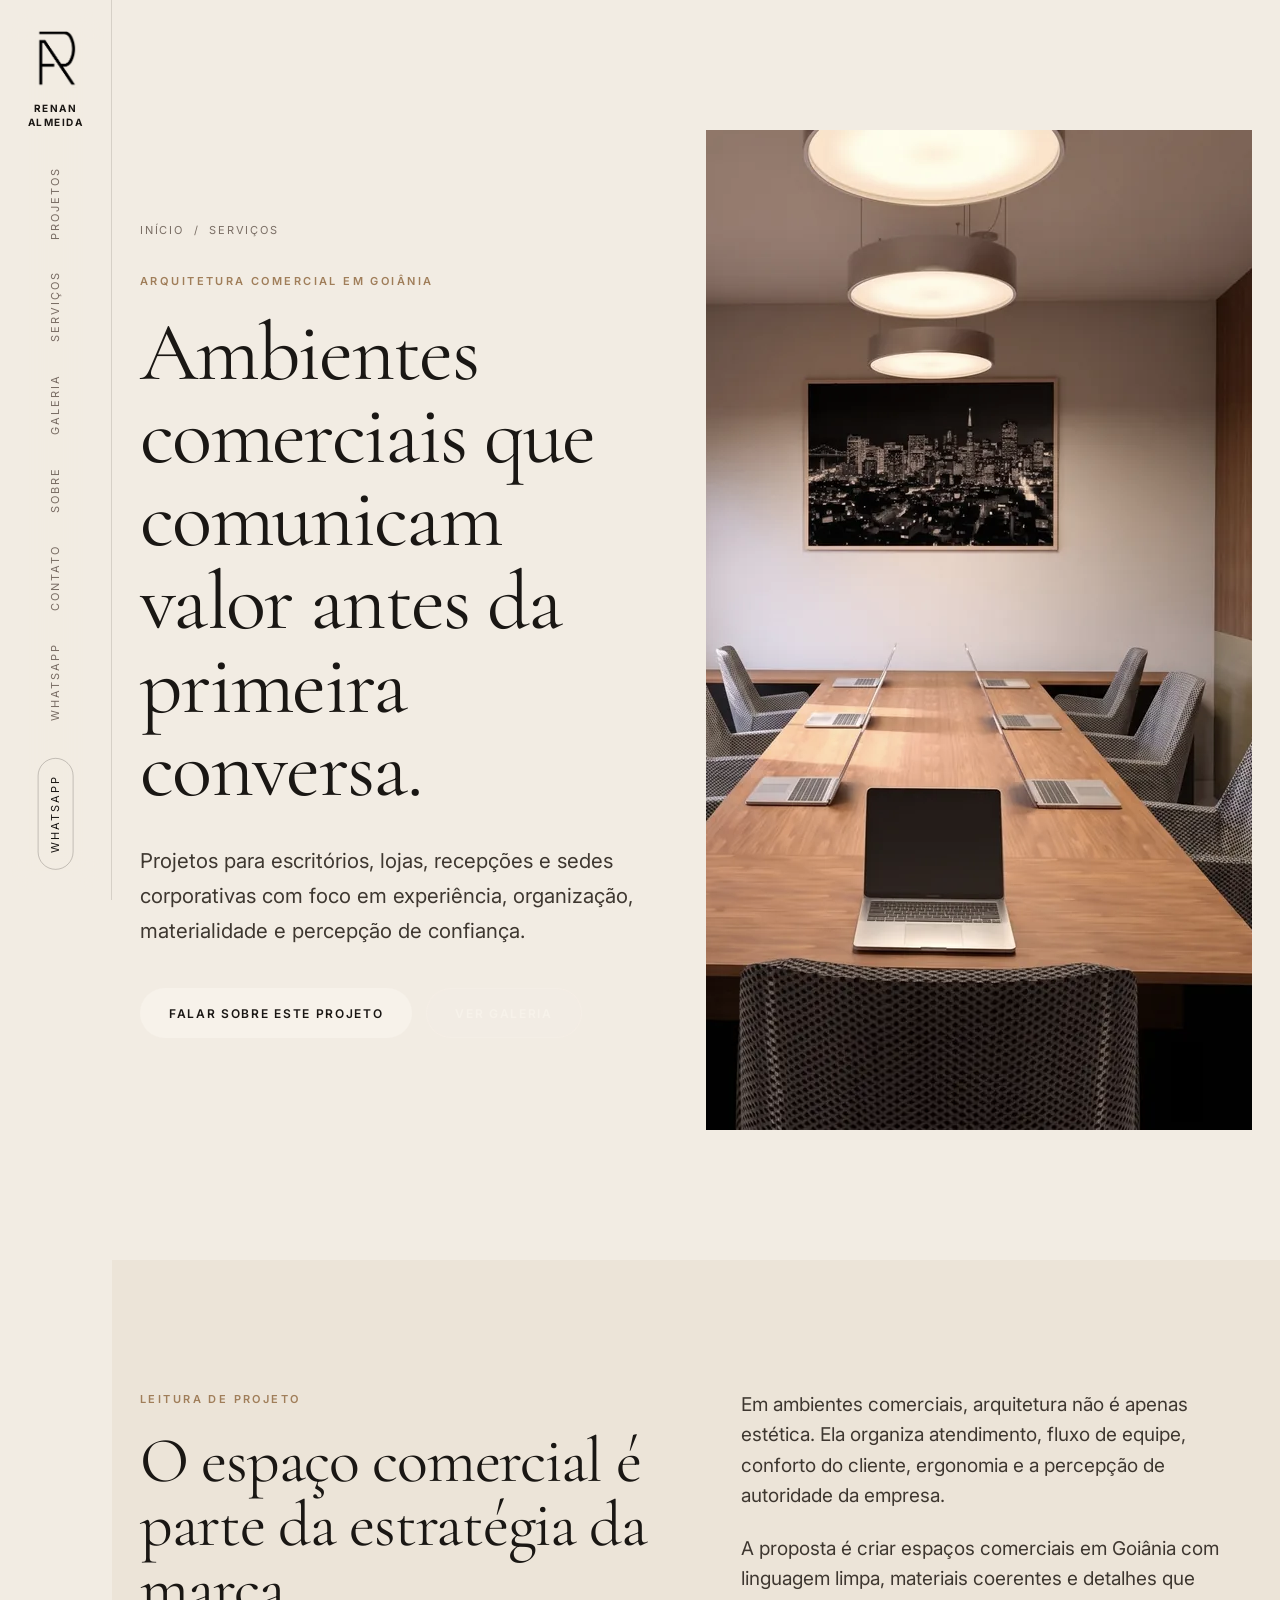
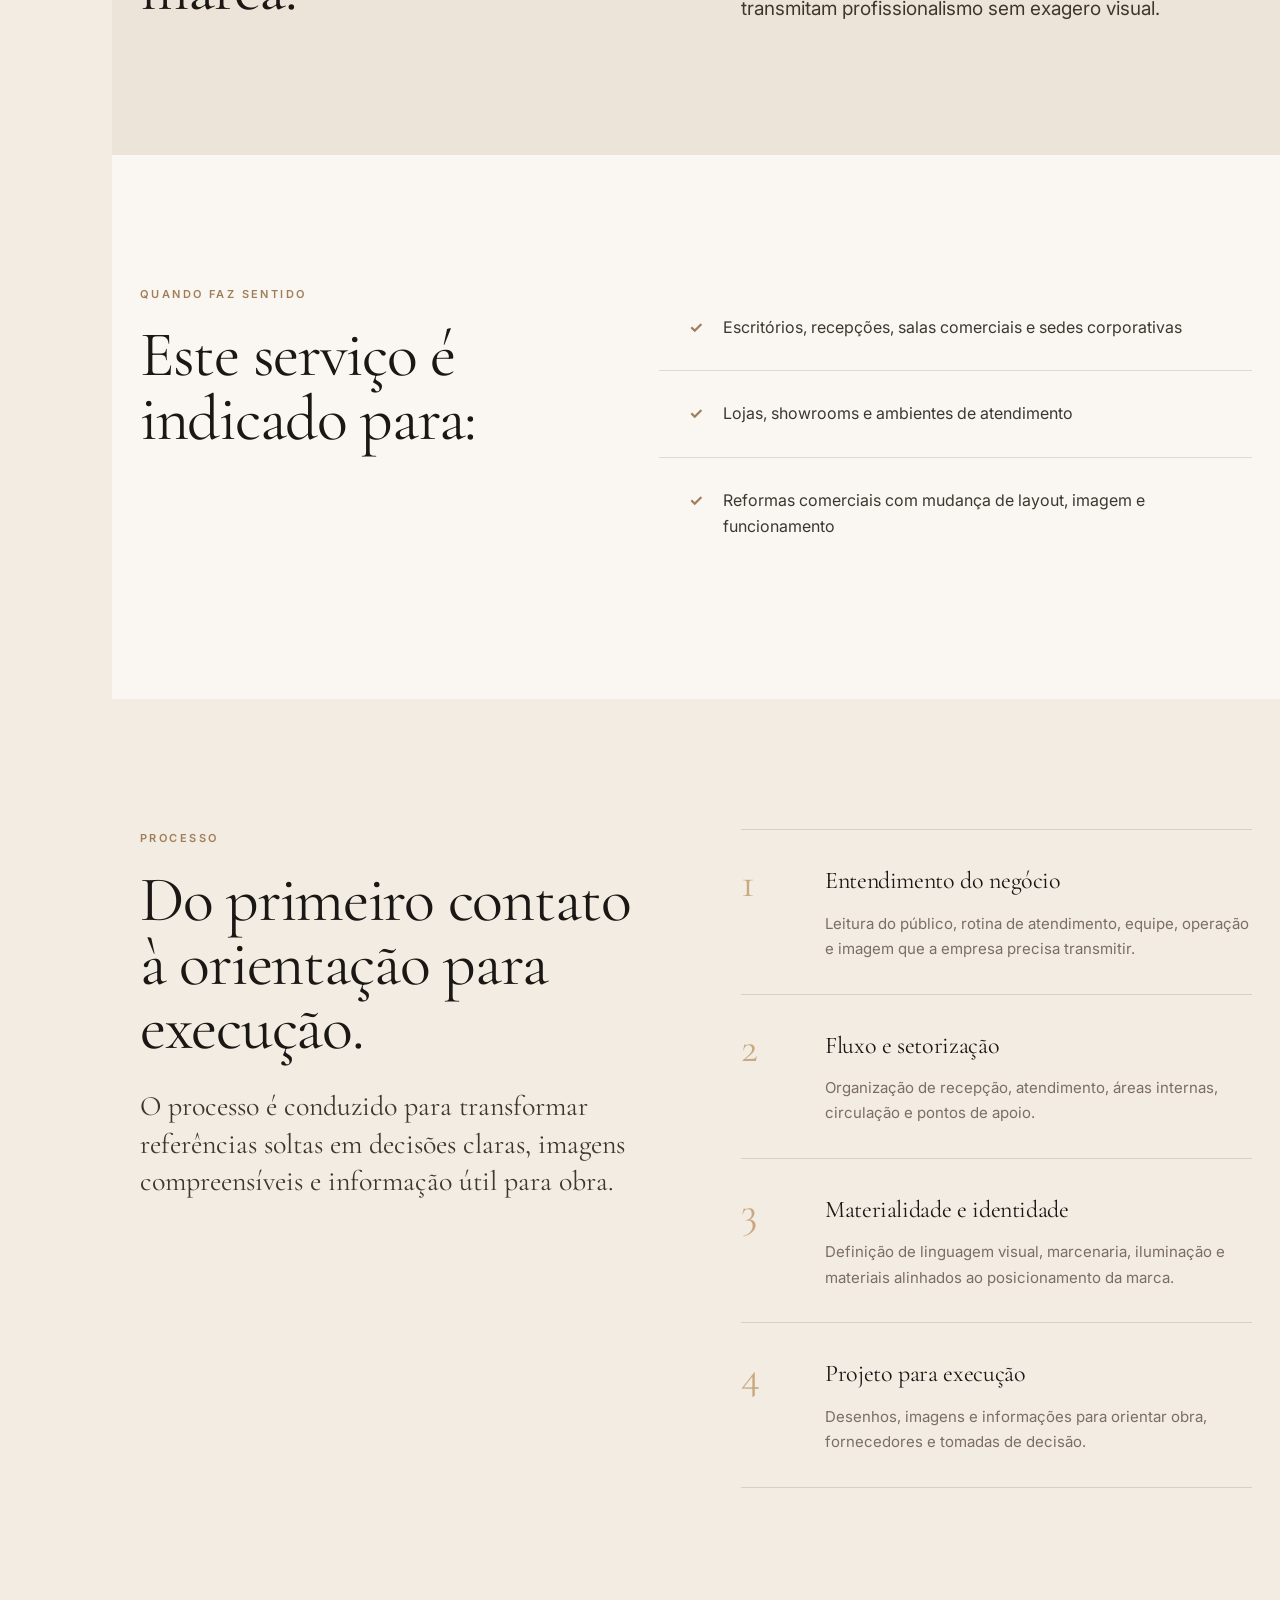
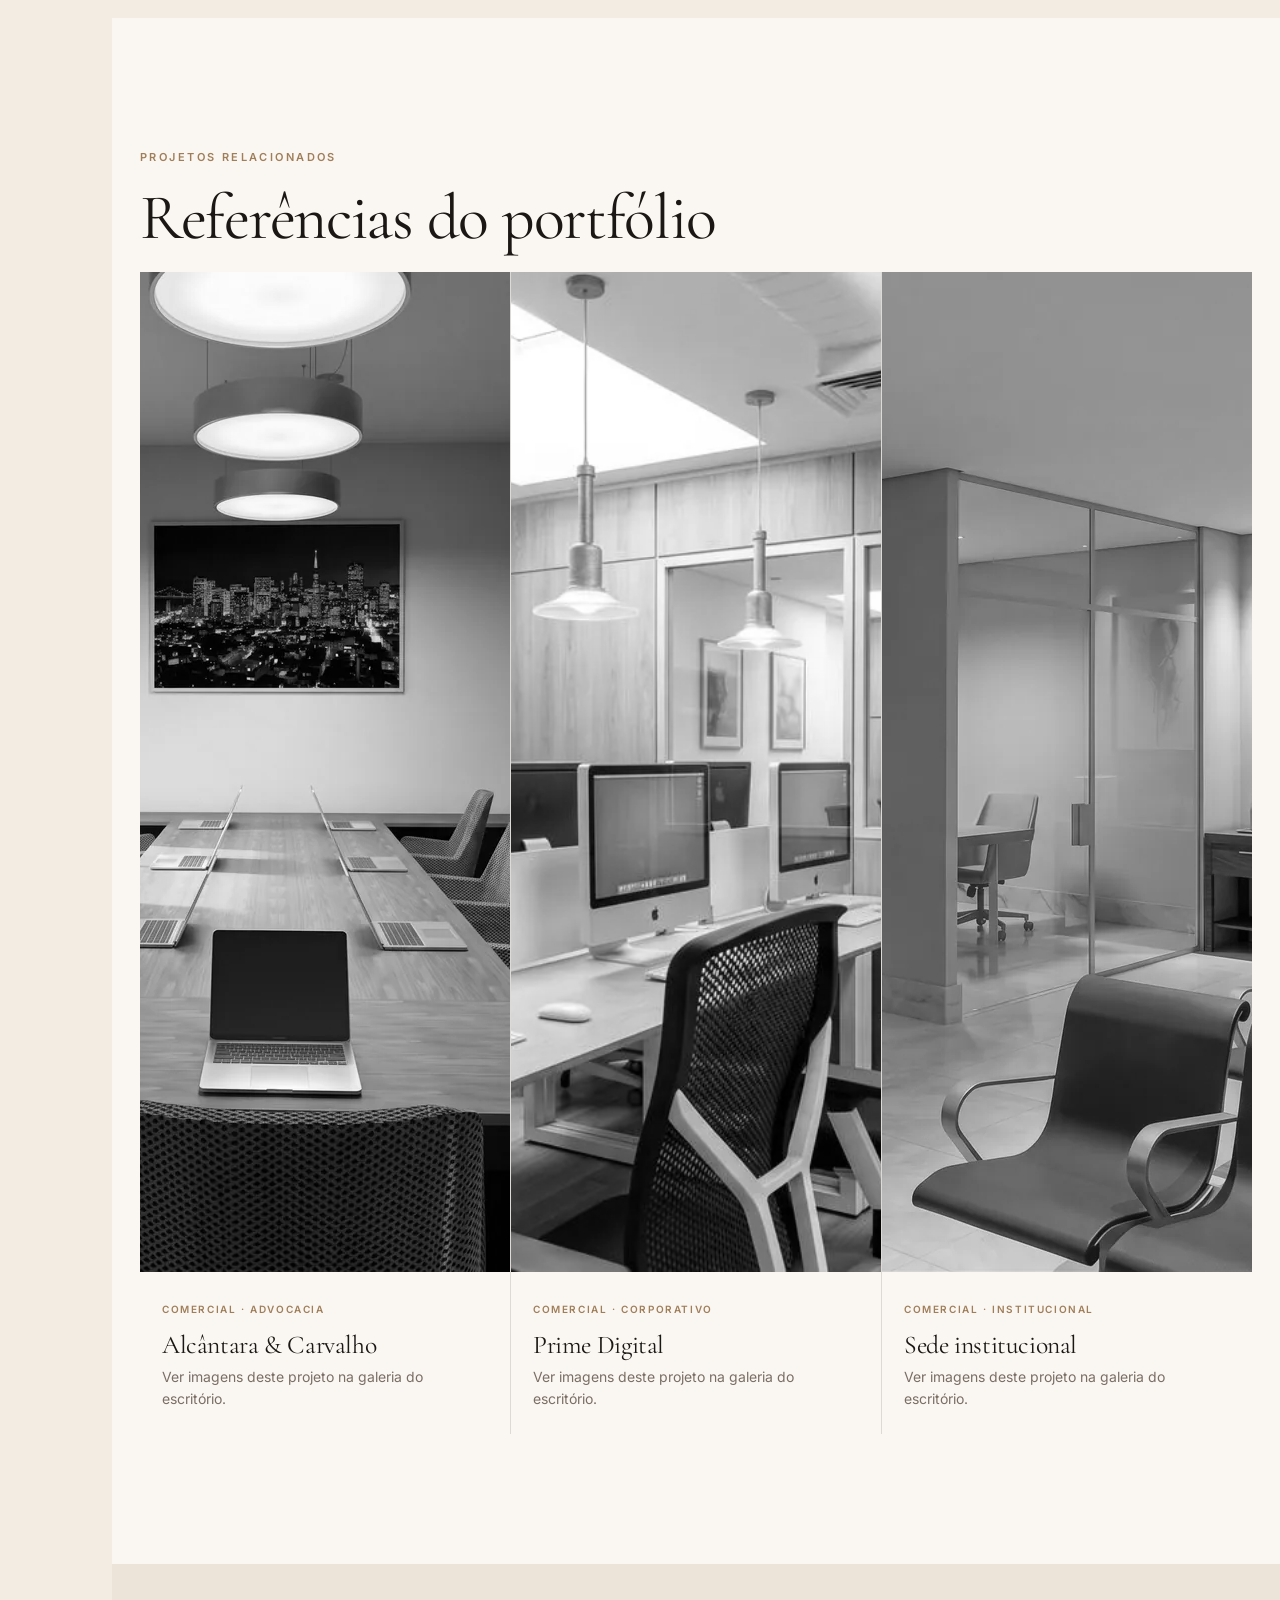
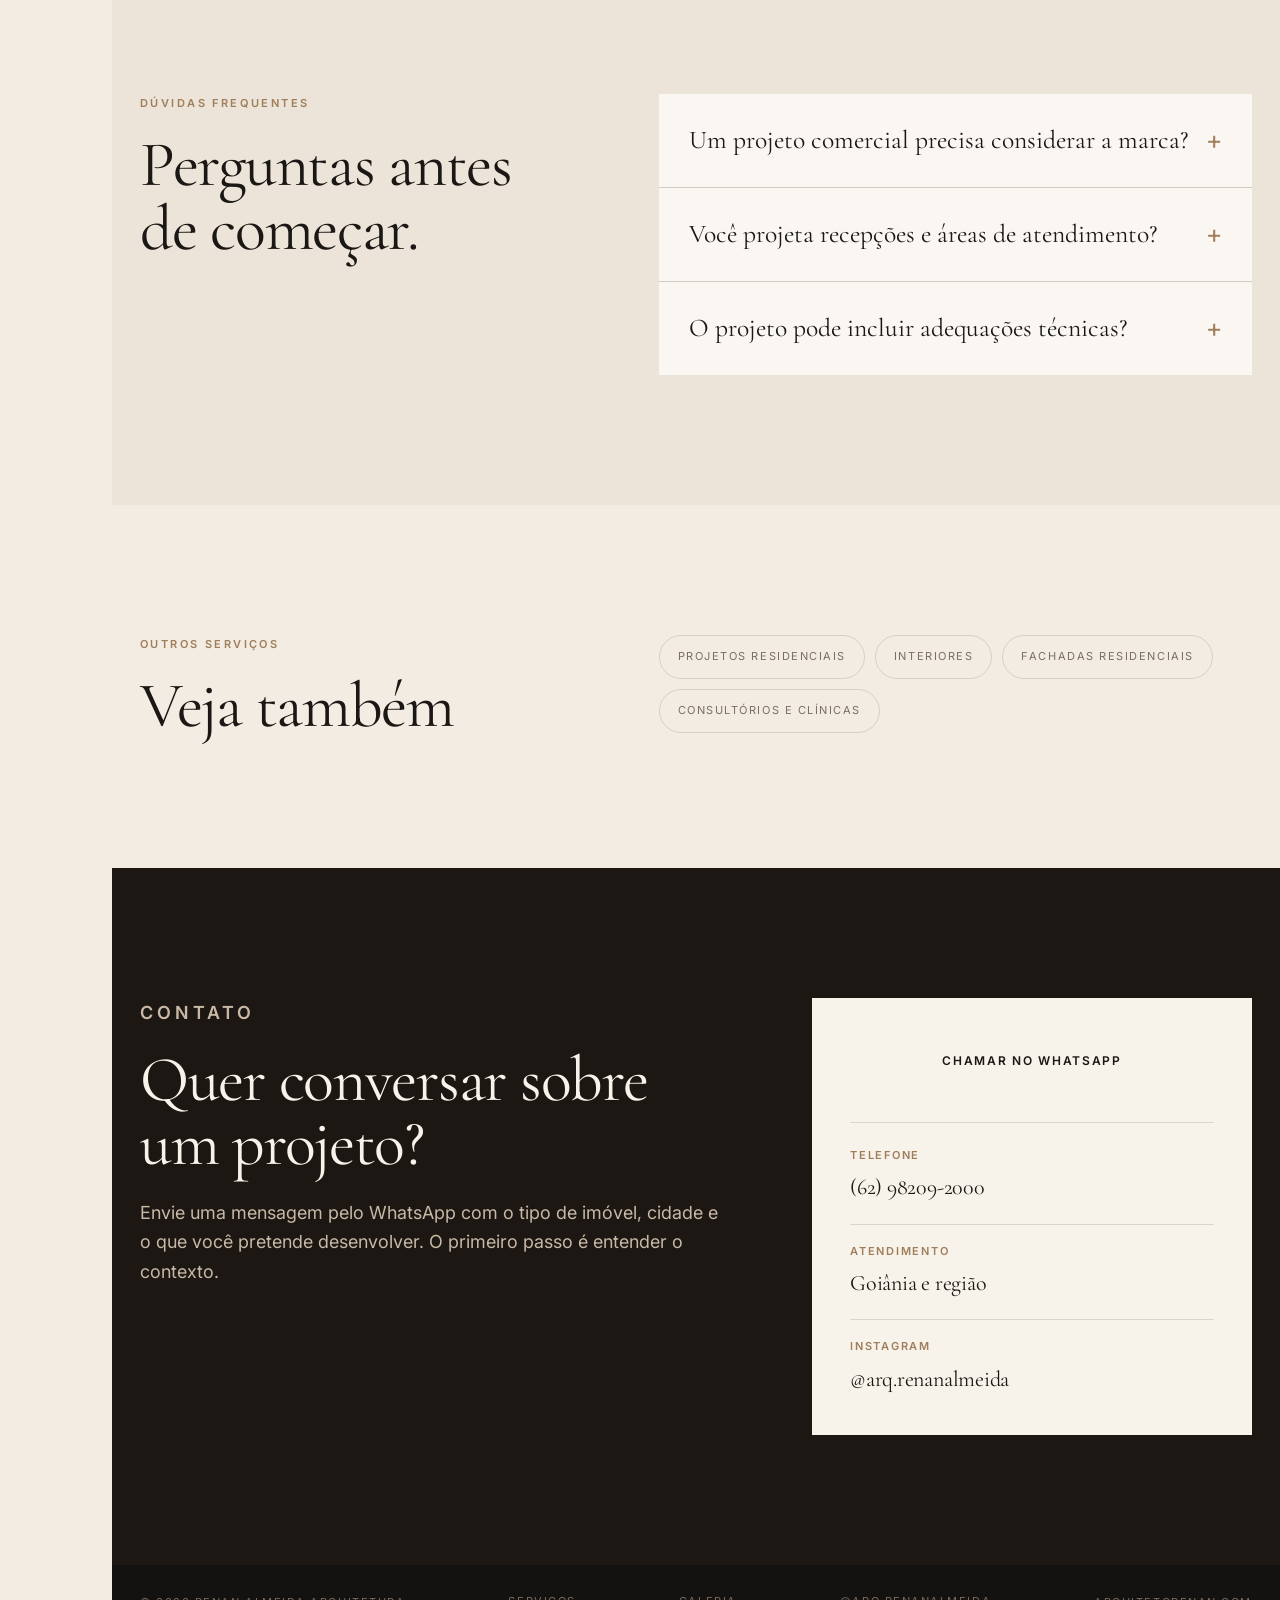
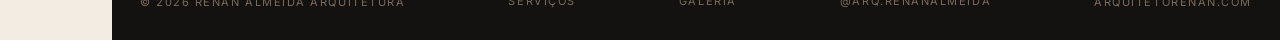
==== arquitetura-comercial-goiania.html @ 720d9c21 "Adicionar páginas de SEO dos serviços" ====
<!doctype html>
<html lang="pt-BR">
<head>
  <meta charset="utf-8">
  <meta name="viewport" content="width=device-width, initial-scale=1">
  <title>Arquitetura Comercial em Goiânia | Renan Almeida Arquitetura</title>
  <meta name="description" content="Arquitetura comercial em Goiânia para escritórios, lojas, recepções e sedes corporativas que comunicam confiança, ordem e profissionalismo.">
  <meta name="theme-color" content="#f2ece3">
  <link rel="canonical" href="https://arquitetorenan.com/arquitetura-comercial-goiania.html">
  <meta name="robots" content="index, follow">
  <meta name="author" content="Renan Almeida Arquitetura">
  <meta name="geo.region" content="BR-GO">
  <meta name="geo.placename" content="Goiânia">
  <meta property="og:locale" content="pt_BR">
  <meta property="og:site_name" content="Renan Almeida Arquitetura">
  <meta property="og:title" content="Arquitetura Comercial em Goiânia | Renan Almeida Arquitetura">
  <meta property="og:description" content="Arquitetura comercial em Goiânia para escritórios, lojas, recepções e sedes corporativas.">
  <meta property="og:type" content="website">
  <meta property="og:url" content="https://arquitetorenan.com/arquitetura-comercial-goiania.html">
  <meta property="og:image" content="https://arquitetorenan.com/assets/og-image.jpg">
  <meta property="og:image:alt" content="Renan Almeida Arquitetura — Arquitetura comercial em Goiânia">
  <meta name="twitter:card" content="summary_large_image">
  <meta name="twitter:title" content="Arquitetura Comercial em Goiânia | Renan Almeida Arquitetura">
  <meta name="twitter:description" content="Arquitetura comercial em Goiânia para escritórios, lojas, recepções e sedes corporativas.">
  <meta name="twitter:image" content="https://arquitetorenan.com/assets/og-image.jpg">
  <link rel="icon" type="image/png" href="assets/favicon.png">
  <link rel="preconnect" href="https://fonts.googleapis.com">
  <link rel="preconnect" href="https://fonts.gstatic.com" crossorigin>
  <link href="https://fonts.googleapis.com/css2?family=Cormorant+Garamond:ital,wght@0,300;0,400;0,500;1,300;1,400&family=Inter:wght@400;500;600;700&display=swap" rel="stylesheet">
  <link rel="stylesheet" href="styles.css">
  <script type="application/ld+json">
  {
    "@context": "https://schema.org",
    "@graph": [
      {
        "@type": "ProfessionalService",
        "@id": "https://arquitetorenan.com/#escritorio",
        "name": "Renan Almeida Arquitetura",
        "url": "https://arquitetorenan.com/",
        "logo": "https://arquitetorenan.com/assets/logo-mark.png",
        "image": "https://arquitetorenan.com/assets/og-image.jpg",
        "telephone": "+55-62-98209-2000",
        "address": {
          "@type": "PostalAddress",
          "addressLocality": "Goiânia",
          "addressRegion": "GO",
          "addressCountry": "BR"
        },
        "areaServed": ["Goiânia", "Goiás"],
        "sameAs": ["https://www.instagram.com/arq.renanalmeida/"]
      },
      {
        "@type": "Service",
        "name": "Arquitetura comercial e corporativa",
        "serviceType": "Arquitetura comercial e corporativa",
        "provider": {"@id": "https://arquitetorenan.com/#escritorio"},
        "areaServed": {"@type": "City", "name": "Goiânia"},
        "description": "Arquitetura comercial em Goiânia para escritórios, lojas, recepções e sedes corporativas que comunicam confiança, ordem e profissionalismo."
      },
      {
        "@type": "WebPage",
        "@id": "https://arquitetorenan.com/arquitetura-comercial-goiania.html#webpage",
        "url": "https://arquitetorenan.com/arquitetura-comercial-goiania.html",
        "name": "Arquitetura Comercial em Goiânia | Renan Almeida Arquitetura",
        "description": "Arquitetura comercial em Goiânia para escritórios, lojas, recepções e sedes corporativas que comunicam confiança, ordem e profissionalismo.",
        "isPartOf": {"@id": "https://arquitetorenan.com/#website"},
        "inLanguage": "pt-BR"
      },
      {
        "@type": "BreadcrumbList",
        "itemListElement": [
          {"@type": "ListItem", "position": 1, "name": "Início", "item": "https://arquitetorenan.com/"},
          {"@type": "ListItem", "position": 2, "name": "Arquitetura comercial em Goiânia", "item": "https://arquitetorenan.com/arquitetura-comercial-goiania.html"}
        ]
      }
    ]
  }
  </script>
</head>
<body class="service-page">
  <a class="skip-link" href="#conteudo">Pular para o conteúdo</a>

  <aside class="side-rail" aria-label="Menu principal">
    <a class="rail-brand" href="index.html" aria-label="Renan Almeida Arquitetura">
      <img src="assets/logo-mark.png" alt="" aria-hidden="true">
      <span>Renan<br>Almeida</span>
    </a>
    <nav class="rail-nav">
      <a href="index.html#projetos">Projetos</a>
      <a href="index.html#servicos">Serviços</a>
      <a href="galeria.html">Galeria</a>
      <a href="index.html#sobre">Sobre</a>
      <a href="index.html#contato">Contato</a>
      <a class="mobile-menu-whatsapp" href="https://wa.me/5562982092000?text=Ol%C3%A1%2C%20Renan.%20Vim%20pelo%20site%20e%20gostaria%20de%20falar%20sobre%20um%20projeto." target="_blank" rel="noopener">WhatsApp</a>
    </nav>
    <a class="rail-cta" href="https://wa.me/5562982092000?text=Ol%C3%A1%2C%20Renan.%20Vim%20pelo%20site%20e%20gostaria%20de%20falar%20sobre%20um%20projeto." target="_blank" rel="noopener">WhatsApp</a>
  </aside>

  <header class="mobile-header">
    <a class="mobile-brand" href="index.html">
      <img src="assets/logo-mark.png" alt="">
      <span>Renan Almeida</span>
    </a>
    <button class="menu-toggle" type="button" aria-expanded="false" aria-controls="mobile-menu">Menu</button>
    <nav id="mobile-menu" class="mobile-menu" hidden>
      <a href="index.html#projetos">Projetos</a>
      <a href="index.html#servicos">Serviços</a>
      <a href="galeria.html">Galeria</a>
      <a href="index.html#sobre">Sobre</a>
      <a href="index.html#contato">Contato</a>
      <a class="mobile-menu-whatsapp" href="https://wa.me/5562982092000?text=Ol%C3%A1%2C%20Renan.%20Vim%20pelo%20site%20e%20gostaria%20de%20falar%20sobre%20um%20projeto." target="_blank" rel="noopener">WhatsApp</a>
    </nav>
  </header>
  <main id="conteudo">
    <section class="service-hero section-pad">
      <div class="container service-hero-grid">
        <div class="service-hero-copy reveal">
          <nav class="breadcrumbs" aria-label="Breadcrumb"><a href="index.html">Início</a><span>/</span><a href="index.html#servicos">Serviços</a></nav>
          <p class="eyebrow">Arquitetura comercial em Goiânia</p>
          <h1>Ambientes comerciais que comunicam valor antes da primeira conversa.</h1>
          <p class="service-lead">Projetos para escritórios, lojas, recepções e sedes corporativas com foco em experiência, organização, materialidade e percepção de confiança.</p>
          <div class="hero-actions">
            <a class="btn btn-primary" href="https://wa.me/5562982092000?text=Ol%C3%A1%2C%20Renan.%20Vim%20pelo%20site%20e%20gostaria%20de%20falar%20sobre%20um%20projeto." target="_blank" rel="noopener">Falar sobre este projeto</a>
            <a class="btn btn-secondary" href="galeria.html">Ver galeria</a>
          </div>
        </div>
        <figure class="service-hero-image reveal reveal-delay-1">
          <img src="assets/img/alcantara-carvalho.webp" alt="Escritório comercial com recepção e marcenaria em projeto de arquitetura comercial" width="1600" height="1000" loading="eager">
        </figure>
      </div>
    </section>

    <section class="service-intro section-pad soft-bg">
      <div class="container two-cols align-start">
        <div class="reveal">
          <p class="eyebrow">Leitura de projeto</p>
          <h2>O espaço comercial é parte da estratégia da marca.</h2>
        </div>
        <div class="intro-copy reveal reveal-delay-1">
          <p>Em ambientes comerciais, arquitetura não é apenas estética. Ela organiza atendimento, fluxo de equipe, conforto do cliente, ergonomia e a percepção de autoridade da empresa.</p><p>A proposta é criar espaços comerciais em Goiânia com linguagem limpa, materiais coerentes e detalhes que transmitam profissionalismo sem exagero visual.</p>
        </div>
      </div>
    </section>

    <section class="service-fit section-pad paper-bg">
      <div class="container service-fit-grid">
        <div class="reveal">
          <p class="eyebrow">Quando faz sentido</p>
          <h2>Este serviço é indicado para:</h2>
        </div>
        <ul class="check-list reveal reveal-delay-1">
          <li>Escritórios, recepções, salas comerciais e sedes corporativas</li>
<li>Lojas, showrooms e ambientes de atendimento</li>
<li>Reformas comerciais com mudança de layout, imagem e funcionamento</li>
        </ul>
      </div>
    </section>

    <section class="section-pad">
      <div class="container two-cols align-start">
        <div class="reveal">
          <p class="eyebrow">Processo</p>
          <h2>Do primeiro contato à orientação para execução.</h2>
          <p class="lead" style="margin-top: 28px;">O processo é conduzido para transformar referências soltas em decisões claras, imagens compreensíveis e informação útil para obra.</p>
        </div>
        <ol class="process-list reveal reveal-delay-1">
          
          <li class="process-item">
            <span class="process-num">1</span>
            <div class="process-content">
              <strong>Entendimento do negócio</strong>
              <p>Leitura do público, rotina de atendimento, equipe, operação e imagem que a empresa precisa transmitir.</p>
            </div>
          </li>

          <li class="process-item">
            <span class="process-num">2</span>
            <div class="process-content">
              <strong>Fluxo e setorização</strong>
              <p>Organização de recepção, atendimento, áreas internas, circulação e pontos de apoio.</p>
            </div>
          </li>

          <li class="process-item">
            <span class="process-num">3</span>
            <div class="process-content">
              <strong>Materialidade e identidade</strong>
              <p>Definição de linguagem visual, marcenaria, iluminação e materiais alinhados ao posicionamento da marca.</p>
            </div>
          </li>

          <li class="process-item">
            <span class="process-num">4</span>
            <div class="process-content">
              <strong>Projeto para execução</strong>
              <p>Desenhos, imagens e informações para orientar obra, fornecedores e tomadas de decisão.</p>
            </div>
          </li>
        </ol>
      </div>
    </section>

    <section class="portfolio-grid section-pad paper-bg">
      <div class="container">
        <div class="section-head compact reveal">
          <p class="eyebrow">Projetos relacionados</p>
          <h2>Referências do portfólio</h2>
        </div>
        <div class="grid-cards">
          
          <article class="project-card reveal">
            <a href="galeria.html#alcantara-carvalho" aria-label="Ver projeto Alcântara &amp; Carvalho na galeria">
              <figure><img src="assets/img/alcantara-carvalho.webp" alt="Alcântara &amp; Carvalho" loading="lazy" width="1600" height="1000"></figure>
              <div class="card-info">
                <span class="card-tag">Comercial · advocacia</span>
                <h3>Alcântara &amp; Carvalho</h3>
                <p>Ver imagens deste projeto na galeria do escritório.</p>
              </div>
            </a>
          </article>

          <article class="project-card reveal">
            <a href="galeria.html#prime-digital" aria-label="Ver projeto Prime Digital na galeria">
              <figure><img src="assets/img/prime-digital.webp" alt="Prime Digital" loading="lazy" width="1600" height="1000"></figure>
              <div class="card-info">
                <span class="card-tag">Comercial · corporativo</span>
                <h3>Prime Digital</h3>
                <p>Ver imagens deste projeto na galeria do escritório.</p>
              </div>
            </a>
          </article>

          <article class="project-card reveal">
            <a href="galeria.html#sede-institucional" aria-label="Ver projeto Sede institucional na galeria">
              <figure><img src="assets/img/sede-institucional.webp" alt="Sede institucional" loading="lazy" width="1600" height="1000"></figure>
              <div class="card-info">
                <span class="card-tag">Comercial · institucional</span>
                <h3>Sede institucional</h3>
                <p>Ver imagens deste projeto na galeria do escritório.</p>
              </div>
            </a>
          </article>
        </div>
      </div>
    </section>

    <section class="service-faq section-pad soft-bg">
      <div class="container service-faq-grid">
        <div class="reveal">
          <p class="eyebrow">Dúvidas frequentes</p>
          <h2>Perguntas antes de começar.</h2>
        </div>
        <div class="faq-list">
          
          <details class="faq-item reveal">
            <summary>Um projeto comercial precisa considerar a marca?</summary>
            <p>Sim. A arquitetura deve dialogar com o posicionamento do negócio, mas sem transformar o espaço em cenário artificial.</p>
          </details>

          <details class="faq-item reveal">
            <summary>Você projeta recepções e áreas de atendimento?</summary>
            <p>Sim. Recepção, salas de atendimento, áreas de equipe e espaços de apoio podem ser desenvolvidos dentro do mesmo raciocínio de projeto.</p>
          </details>

          <details class="faq-item reveal">
            <summary>O projeto pode incluir adequações técnicas?</summary>
            <p>Sim. Dependendo do caso, o escopo pode considerar aprovações, normas, acessibilidade, fluxos e demandas específicas do imóvel.</p>
          </details>
        </div>
      </div>
    </section>

    <section class="service-related section-pad">
      <div class="container related-grid">
        <div>
          <p class="eyebrow">Outros serviços</p>
          <h2>Veja também</h2>
        </div>
        <div class="related-links"><a href="projetos-residenciais-goiania.html">Projetos residenciais</a><a href="interiores-goiania.html">Interiores</a><a href="fachadas-residenciais-goiania.html">Fachadas residenciais</a><a href="consultorios-clinicas-goiania.html">Consultórios e clínicas</a></div>
      </div>
    </section>

    <section class="contact section-pad deep-bg">
      <div class="container contact-grid">
        <div class="reveal">
          <p class="eyebrow">Contato</p>
          <h2>Quer conversar sobre um projeto?</h2>
          <p>Envie uma mensagem pelo WhatsApp com o tipo de imóvel, cidade e o que você pretende desenvolver. O primeiro passo é entender o contexto.</p>
        </div>
        <div class="contact-card reveal reveal-delay-1">
          <a class="btn btn-primary full" href="https://wa.me/5562982092000?text=Ol%C3%A1%2C%20Renan.%20Vim%20pelo%20site%20e%20gostaria%20de%20falar%20sobre%20um%20projeto." target="_blank" rel="noopener">Chamar no WhatsApp</a>
          <div class="contact-info-line"><div class="contact-info-label">Telefone</div><div class="contact-info-val"><a href="tel:+5562982092000">(62) 98209-2000</a></div></div>
          <div class="contact-info-line"><div class="contact-info-label">Atendimento</div><div class="contact-info-val">Goiânia e região</div></div>
          <div class="contact-info-line"><div class="contact-info-label">Instagram</div><div class="contact-info-val"><a href="https://www.instagram.com/arq.renanalmeida/" target="_blank" rel="noopener">@arq.renanalmeida</a></div></div>
        </div>
      </div>
    </section>
  </main>

  <footer class="footer">
    <div class="container footer-inner service-footer-inner">
      <span>© <span id="year"></span> Renan Almeida Arquitetura</span>
      <a href="index.html#servicos">Serviços</a>
      <a href="galeria.html">Galeria</a>
      <a href="https://www.instagram.com/arq.renanalmeida/" target="_blank" rel="noopener">@arq.renanalmeida</a>
      <span>arquitetorenan.com</span>
    </div>
  </footer>
  <script src="script.js" defer></script>
  <a class="mobile-floating-whatsapp" href="https://wa.me/5562982092000?text=Ol%C3%A1%2C%20Renan.%20Vim%20pelo%20site%20e%20gostaria%20de%20falar%20sobre%20um%20projeto." target="_blank" rel="noopener">Falar pelo WhatsApp</a>
</body>
</html>
---- styles.css ----
/* ===== TOKENS ===== */
:root {
  --bg: #f2ece3;
  --bg-warm: #ece4d8;
  --paper: #faf7f2;
  --cream: #f7f2ea;
  --ink: #1a1714;
  --ink-mid: #3e3730;
  --muted: #7a6e65;
  --line: rgba(26,23,20,.13);
  --deep: #1c1712;
  --deep-2: #141210;
  --accent: #a07e5a;
  --accent-light: #c9a882;
  --max: 1220px;
  --rail: 112px;
  --easing: cubic-bezier(0.25,0,0.15,1);
  --transition: 0.4s var(--easing);
}

/* ===== RESET ===== */
*, *::before, *::after { box-sizing: border-box; margin: 0; }
html { scroll-behavior: smooth; }
body {
  background: var(--bg);
  color: var(--ink);
  font-family: 'Cormorant Garamond', Georgia, serif;
  line-height: 1.6;
  text-rendering: optimizeLegibility;
  -webkit-font-smoothing: antialiased;
}
img { max-width: 100%; display: block; }
a { color: inherit; text-decoration: none; }
button { font: inherit; color: inherit; cursor: pointer; background: none; border: none; padding: 0; }

/* ===== SKIP ===== */
.skip-link { position: absolute; left: -999px; top: 8px; background: #fff; padding: 10px 14px; z-index: 200; }
.skip-link:focus { left: 8px; }

/* ===== TYPOGRAPHY ===== */
.eyebrow {
  font-family: 'Inter', ui-sans-serif, system-ui, sans-serif;
  font-size: 11px;
  letter-spacing: .22em;
  text-transform: uppercase;
  color: var(--accent);
  font-weight: 600;
  margin: 0 0 20px;
}
h1, h2, h3 {
  font-family: 'Cormorant Garamond', Georgia, serif;
  font-weight: 400;
  letter-spacing: -.02em;
  line-height: 1;
}
h1 { font-size: clamp(52px, 8vw, 114px); color: var(--cream); }
h2 { font-size: clamp(36px, 5vw, 76px); }
h3 { font-size: clamp(22px, 2.8vw, 34px); }
p {
  font-family: 'Inter', ui-sans-serif, system-ui, sans-serif;
  font-size: 16px;
  color: var(--muted);
  line-height: 1.7;
}
.lead {
  font-family: 'Cormorant Garamond', Georgia, serif;
  font-size: clamp(20px, 2.2vw, 28px);
  color: var(--ink-mid);
  line-height: 1.35;
}

/* ===== LAYOUT ===== */
.container { width: min(var(--max), calc(100% - 56px)); margin-inline: auto; }
.section-pad { padding: 130px 0; }
.soft-bg { background: var(--bg-warm); }
.deep-bg { background: var(--deep); color: var(--cream); }
.paper-bg { background: var(--paper); }

.two-cols {
  display: grid;
  grid-template-columns: 1fr 1fr;
  gap: 90px;
  align-items: center;
}
.align-start { align-items: start; }

/* ===== SIDE RAIL ===== */
.side-rail {
  position: fixed;
  inset: 0 auto 0 0;
  width: var(--rail);
  z-index: 80;
  border-right: 1px solid var(--line);
  background: rgba(242,236,227,.91);
  backdrop-filter: blur(20px) saturate(1.4);
  display: flex;
  flex-direction: column;
  align-items: center;
  justify-content: space-between;
  padding: 30px 16px;
}
.rail-brand {
  display: flex;
  flex-direction: column;
  align-items: center;
  gap: 12px;
  text-align: center;
}
.rail-brand img { width: 44px; height: auto; object-fit: contain; }
.rail-brand span {
  font-family: 'Inter', sans-serif;
  font-size: 10px;
  text-transform: uppercase;
  letter-spacing: .15em;
  font-weight: 700;
  line-height: 1.4;
  color: var(--ink);
}
.rail-nav { display: flex; flex-direction: column; gap: 32px; align-items: center; }
.rail-nav a {
  writing-mode: vertical-rl;
  transform: rotate(180deg);
  font-family: 'Inter', sans-serif;
  font-size: 11px;
  letter-spacing: .18em;
  text-transform: uppercase;
  color: var(--muted);
  transition: color .3s;
  position: relative;
}
.rail-nav a::after {
  content: '';
  position: absolute;
  bottom: -4px;
  left: 50%;
  transform: translateX(-50%) scaleY(0);
  width: 1px;
  height: 0;
  background: var(--accent);
  transition: height .3s, transform .3s;
}
.rail-nav a:hover { color: var(--ink); }
.rail-cta {
  writing-mode: vertical-rl;
  transform: rotate(180deg);
  font-family: 'Inter', sans-serif;
  font-size: 11px;
  text-transform: uppercase;
  letter-spacing: .18em;
  color: var(--ink);
  border: 1px solid rgba(26,23,20,.22);
  padding: 16px 8px;
  border-radius: 999px;
  transition: background .3s, border-color .3s;
}
.rail-cta:hover { background: rgba(255,255,255,.4); border-color: var(--accent); }
.mobile-header { display: none; }
main, .footer { margin-left: var(--rail); }

/* ===== HERO ===== */
.hero {
  min-height: 100vh;
  position: relative;
  display: grid;
  grid-template-rows: 1fr auto;
  overflow: hidden;
  background: #120f0c;
}
.hero-media {
  position: absolute;
  inset: 0;
  z-index: 0;
}
.hero-media::after {
  content: '';
  position: absolute;
  inset: 0;
  background:
    linear-gradient(to right, rgba(12,9,7,.78) 0%, rgba(12,9,7,.25) 55%, rgba(12,9,7,.08) 100%),
    linear-gradient(to top, rgba(12,9,7,.85) 0%, transparent 45%);
}
.hero-media img {
  width: 100%;
  height: 100%;
  object-fit: cover;
  transform-origin: center;
  animation: heroScale 14s ease-out forwards;
}
@keyframes heroScale {
  from { transform: scale(1.06); filter: saturate(.7); }
  to   { transform: scale(1);    filter: saturate(.88); }
}
.hero-content {
  position: relative;
  z-index: 1;
  align-self: end;
  padding: 0 min(8vw, 100px) 90px;
  max-width: 1100px;
}
.hero-content .eyebrow { color: var(--accent-light); margin-bottom: 28px; }
.hero-text {
  font-family: 'Inter', sans-serif;
  font-size: clamp(17px, 1.8vw, 22px);
  color: #e2d4c4;
  max-width: 580px;
  margin: 28px 0 42px;
  line-height: 1.65;
}
.hero-actions { display: flex; gap: 14px; flex-wrap: wrap; }
.hero-footer {
  position: relative;
  z-index: 1;
  display: flex;
  justify-content: space-between;
  align-items: center;
  gap: 24px;
  padding: 20px min(8vw, 100px);
  border-top: 1px solid rgba(246,240,231,.12);
}
.hero-footer span {
  font-family: 'Inter', sans-serif;
  color: rgba(212,196,178,.65);
  font-size: 11px;
  text-transform: uppercase;
  letter-spacing: .18em;
}
.scroll-hint {
  display: flex;
  align-items: center;
  gap: 10px;
  font-family: 'Inter', sans-serif;
  font-size: 11px;
  letter-spacing: .16em;
  text-transform: uppercase;
  color: rgba(212,196,178,.5);
}
.scroll-hint::before {
  content: '';
  width: 1px;
  height: 36px;
  background: rgba(212,196,178,.3);
  animation: scrollPulse 2s ease-in-out infinite;
}
@keyframes scrollPulse {
  0%, 100% { opacity: .3; transform: scaleY(1); }
  50%       { opacity: .7; transform: scaleY(1.15); }
}

/* ===== BUTTONS ===== */
.btn {
  display: inline-flex;
  align-items: center;
  justify-content: center;
  gap: 10px;
  border-radius: 999px;
  padding: 14px 28px;
  font-family: 'Inter', sans-serif;
  font-size: 12px;
  letter-spacing: .14em;
  text-transform: uppercase;
  font-weight: 600;
  border: 1px solid transparent;
  transition: transform .3s var(--easing), background .3s, border-color .3s, color .3s;
  min-height: 50px;
}
.btn-primary { background: var(--cream); color: var(--ink); }
.btn-primary:hover { background: #fff; transform: translateY(-2px); }
.btn-secondary { color: var(--cream); border-color: rgba(246,240,231,.38); background: rgba(246,240,231,.07); }
.btn-secondary:hover { background: rgba(246,240,231,.14); transform: translateY(-2px); }
.btn.full { width: 100%; }

/* ===== INTRO ===== */
.intro .two-cols { gap: 100px; }
.intro-copy p { font-size: 19px; color: var(--ink-mid); line-height: 1.6; }
.intro-copy p + p { margin-top: 22px; }
.stat-row {
  display: flex;
  gap: 0;
  margin-top: 56px;
  border-top: 1px solid var(--line);
  border-left: 1px solid var(--line);
}
.stat-item {
  flex: 1;
  padding: 28px 24px;
  border-right: 1px solid var(--line);
  border-bottom: 1px solid var(--line);
}
.stat-num {
  font-family: 'Cormorant Garamond', Georgia, serif;
  font-size: 54px;
  letter-spacing: -.03em;
  line-height: 1;
  color: var(--ink);
}
.stat-label {
  font-family: 'Inter', sans-serif;
  font-size: 11px;
  text-transform: uppercase;
  letter-spacing: .16em;
  color: var(--muted);
  margin-top: 8px;
}

/* ===== PROJECTS INTERACTIVE ===== */
.section-head {
  display: grid;
  grid-template-columns: minmax(0,.72fr) minspace(0, 1.28fr);
  grid-template-columns: .72fr 1.28fr;
  gap: 60px;
  align-items: end;
  margin-bottom: 64px;
}
.section-head.compact { display: block; margin-bottom: 22px; }
.section-head.compact h2 { margin-bottom: 12px; }
.section-head > p:last-child {
  font-family: 'Inter', sans-serif;
  font-size: 15px;
  color: var(--muted);
  max-width: 400px;
  margin-bottom: 4px;
}
.section-head.inverted p { color: #c8b9a6; }
.section-head.inverted h2 { color: var(--cream); }

.interactive-projects {
  display: grid;
  grid-template-columns: minmax(300px,.82fr) minmax(0,1.18fr);
  gap: 56px;
  align-items: stretch;
}
.project-list { border-top: 1px solid var(--line); }
.project-row {
  width: 100%;
  display: grid;
  grid-template-columns: 52px 1fr auto;
  gap: 20px;
  align-items: center;
  text-align: left;
  border-bottom: 1px solid var(--line);
  padding: 26px 0;
  transition: padding-left .3s var(--easing), color .3s;
  text-decoration: none;
  color: inherit;
}
.project-row:hover, .project-row:focus-visible {
  padding-left: 16px;
  color: var(--accent);
  outline: none;
}
.project-index {
  font-family: 'Inter', sans-serif;
  font-size: 11px;
  color: var(--muted);
  letter-spacing: .1em;
}
.project-name {
  font-family: 'Cormorant Garamond', Georgia, serif;
  font-size: clamp(22px, 2.6vw, 38px);
  letter-spacing: -.02em;
  line-height: 1;
}
.project-meta {
  font-family: 'Inter', sans-serif;
  font-size: 11px;
  letter-spacing: .11em;
  text-transform: uppercase;
  color: var(--muted);
  text-align: right;
}
.project-preview {
  margin: 0;
  position: relative;
  overflow: hidden;
  background: #d8cdbf;
}
.project-preview-link {
  display: block;
  height: 100%;
  color: inherit;
  text-decoration: none;
}
.project-preview-link:focus-visible {
  outline: 2px solid var(--accent);
  outline-offset: -2px;
}
.project-preview img {
  width: 100%;
  height: 100%;
  object-fit: cover;
  filter: grayscale(1) saturate(.25);
  transition: filter .6s var(--easing), transform .8s var(--easing), opacity .25s;
}
.project-preview.active img {
  filter: grayscale(0) saturate(.92);
  transform: scale(1.015);
}
.project-preview figcaption {
  position: absolute;
  left: 22px;
  bottom: 22px;
  font-family: 'Inter', sans-serif;
  background: rgba(242,236,227,.88);
  backdrop-filter: blur(12px);
  padding: 10px 16px;
  font-size: 12px;
  letter-spacing: .1em;
  text-transform: uppercase;
  color: var(--ink);
}

/* ===== FULLWIDTH CAROUSEL ===== */
.carousel-section { overflow: hidden; padding: 80px 0; }
.carousel-track {
  display: flex;
  gap: 0;
  overflow-x: auto;
  scroll-snap-type: x mandatory;
  scrollbar-width: none;
  -webkit-overflow-scrolling: touch;
  cursor: grab;
}
.carousel-track:active { cursor: grabbing; }
.carousel-track::-webkit-scrollbar { display: none; }
.carousel-card {
  margin: 0;
  min-width: min(80vw, 900px);
  scroll-snap-align: start;
  position: relative;
  overflow: hidden;
  flex-shrink: 0;
}
.carousel-card + .carousel-card { margin-left: 3px; }
.carousel-gallery-link {
  display: block;
  position: relative;
  color: inherit;
  text-decoration: none;
}
.carousel-gallery-link:focus-visible {
  outline: 2px solid var(--accent);
  outline-offset: -2px;
}
.carousel-card img {
  aspect-ratio: 3/2;
  object-fit: cover;
  width: 100%;
  display: block;
  filter: saturate(.78);
  transition: filter .5s, transform .7s var(--easing);
}
.carousel-card:hover img { filter: saturate(1); transform: scale(1.02); }
.carousel-card figcaption {
  position: absolute;
  bottom: 0; left: 0; right: 0;
  padding: 60px 28px 24px;
  background: linear-gradient(transparent, rgba(12,9,7,.72));
  display: flex;
  justify-content: space-between;
  align-items: flex-end;
  gap: 24px;
}
.carousel-card figcaption strong {
  font-family: 'Cormorant Garamond', Georgia, serif;
  font-size: clamp(18px, 2.2vw, 26px);
  font-weight: 400;
  color: var(--cream);
  letter-spacing: -.01em;
}
.carousel-card figcaption span {
  font-family: 'Inter', sans-serif;
  font-size: 11px;
  text-transform: uppercase;
  letter-spacing: .16em;
  color: rgba(242,236,227,.6);
  text-align: right;
  white-space: nowrap;
}
.carousel-controls {
  display: flex;
  justify-content: flex-end;
  gap: 10px;
  padding: 22px min(8vw,100px) 0;
}
.carousel-btn {
  width: 44px; height: 44px;
  border-radius: 50%;
  border: 1px solid var(--line);
  background: transparent;
  display: flex; align-items: center; justify-content: center;
  font-size: 18px;
  color: var(--ink);
  transition: background .25s, border-color .25s;
}
.carousel-btn:hover { background: var(--ink); color: var(--cream); border-color: var(--ink); }

/* ===== SERVICES ===== */
.service-grid {
  display: grid;
  grid-template-columns: repeat(4,1fr);
  border-top: 1px solid rgba(246,240,231,.18);
  border-left: 1px solid rgba(246,240,231,.18);
  margin-top: 60px;
}
.service-item {
  padding: 38px 30px;
  min-height: 340px;
  border-right: 1px solid rgba(246,240,231,.18);
  border-bottom: 1px solid rgba(246,240,231,.18);
  display: flex;
  flex-direction: column;
  justify-content: space-between;
  transition: background .35s;
}
.service-item:hover { background: rgba(255,255,255,.04); }
.service-num {
  font-family: 'Inter', sans-serif;
  font-size: 11px;
  letter-spacing: .16em;
  color: var(--accent-light);
}
.service-item h3 {
  font-family: 'Cormorant Garamond', Georgia, serif;
  font-size: clamp(24px, 2.4vw, 34px);
  font-weight: 400;
  letter-spacing: -.02em;
  color: var(--cream);
  line-height: 1.05;
  margin: 24px 0 18px;
}
.service-item p { font-size: 14px; color: #c0b0a0; line-height: 1.65; }

/* ===== PORTFOLIO GRID ===== */
.grid-cards {
  display: grid;
  grid-template-columns: repeat(3,1fr);
  gap: 1px;
  background: var(--line);
}
.project-card {
  background: var(--paper);
  overflow: hidden;
  position: relative;
}
.project-card a { display: block; }
.project-card figure { margin: 0; overflow: hidden; background: #ddd4c5; }
.project-card img {
  aspect-ratio: 4/3;
  object-fit: cover;
  width: 100%;
  filter: grayscale(1) saturate(.2);
  transition: filter .5s var(--easing), transform .6s var(--easing);
}
.project-card:hover img { filter: grayscale(0) saturate(.9); transform: scale(1.04); }
.card-info { padding: 24px 22px; }
.card-tag {
  font-family: 'Inter', sans-serif;
  font-size: 10px;
  letter-spacing: .16em;
  text-transform: uppercase;
  color: var(--accent);
  font-weight: 600;
}
.card-info h3 {
  font-family: 'Cormorant Garamond', Georgia, serif;
  font-size: clamp(18px, 2vw, 26px);
  font-weight: 400;
  letter-spacing: -.015em;
  margin: 10px 0 8px;
  color: var(--ink);
}
.card-info p { font-size: 14px; margin: 0; line-height: 1.6; }

/* ===== PROCESS ===== */
.process-list {
  list-style: none;
  padding: 0;
  display: grid;
  gap: 0;
  border-top: 1px solid var(--line);
}
.process-item {
  padding: 32px 0;
  border-bottom: 1px solid var(--line);
  display: grid;
  grid-template-columns: 60px 1fr;
  gap: 24px;
  align-items: start;
}
.process-num {
  font-family: 'Cormorant Garamond', Georgia, serif;
  font-size: 42px;
  font-weight: 400;
  color: var(--accent-light);
  letter-spacing: -.03em;
  line-height: 1;
}
.process-content strong {
  font-family: 'Cormorant Garamond', Georgia, serif;
  font-size: 24px;
  font-weight: 400;
  letter-spacing: -.015em;
  color: var(--ink);
  display: block;
  margin-bottom: 10px;
}
.process-content p { font-size: 15px; margin: 0; }

/* ===== ABOUT ===== */
.about-image {
  margin: 0;
  overflow: hidden;
  position: relative;
}
.about-image img {
  width: 100%;
  height: 100%;
  min-height: 640px;
  object-fit: cover;
  filter: saturate(.82);
  transition: filter .5s, transform .7s var(--easing);
}
.about-image:hover img { filter: saturate(.96); transform: scale(1.02); }
.about-text { padding: 20px 0; }
.about-text h2 { margin-bottom: 28px; }
.about-text p { font-size: 18px; color: var(--ink-mid); line-height: 1.65; }
.about-text p + p { margin-top: 20px; }
.text-link {
  display: inline-flex;
  margin-top: 36px;
  font-family: 'Inter', sans-serif;
  border-bottom: 1px solid var(--ink);
  font-size: 12px;
  letter-spacing: .16em;
  text-transform: uppercase;
  font-weight: 700;
  padding-bottom: 7px;
  color: var(--ink);
  transition: color .3s, border-color .3s;
}
.text-link:hover { color: var(--accent); border-color: var(--accent); }

/* ===== CONTACT ===== */
.contact-grid {
  display: grid;
  grid-template-columns: 1fr 440px;
  gap: 90px;
  align-items: start;
}
.contact h2 { color: var(--cream); max-width: 680px; margin-bottom: 22px; }
.contact p { color: #c8b9a6; font-size: 18px; max-width: 580px; line-height: 1.65; }
.contact-card {
  background: var(--cream);
  color: var(--ink);
  padding: 38px;
}
.contact-card .btn { margin-bottom: 8px; }
.contact-info-line {
  margin-top: 28px;
  padding-top: 24px;
  border-top: 1px solid var(--line);
}
.contact-info-line + .contact-info-line { border-top: 1px solid var(--line); margin-top: 18px; padding-top: 18px; }
.contact-info-label {
  font-family: 'Inter', sans-serif;
  font-size: 11px;
  text-transform: uppercase;
  letter-spacing: .16em;
  font-weight: 600;
  color: var(--accent);
  margin-bottom: 6px;
}
.contact-info-val {
  font-family: 'Cormorant Garamond', Georgia, serif;
  font-size: 22px;
  font-weight: 400;
  color: var(--ink);
  letter-spacing: -.01em;
}
.contact-info-val a { border-bottom: 1px solid transparent; transition: border-color .25s; }
.contact-info-val a:hover { border-color: var(--ink); }

/* ===== FOOTER ===== */
.footer {
  background: var(--deep-2);
  color: #b5a49060;
  padding: 28px 0;
}
.footer-inner {
  display: flex;
  justify-content: space-between;
  align-items: center;
  gap: 24px;
}
.footer span {
  font-family: 'Inter', sans-serif;
  font-size: 11px;
  text-transform: uppercase;
  letter-spacing: .14em;
  color: #7a6a5c;
}

/* ===== SECTION DIVIDER ===== */
.divider-line {
  height: 1px;
  background: var(--line);
  margin: 0 auto;
  width: calc(100% - var(--rail));
  margin-left: var(--rail);
}

/* ===== REVEAL ANIMATION ===== */
.reveal {
  opacity: 0;
  transform: translateY(28px);
  transition: opacity .8s var(--easing), transform .8s var(--easing);
}
.reveal.in-view {
  opacity: 1;
  transform: translateY(0);
}
.reveal-delay-1 { transition-delay: .1s; }
.reveal-delay-2 { transition-delay: .2s; }
.reveal-delay-3 { transition-delay: .3s; }

/* ===== MOBILE HEADER ===== */
@media (max-width: 1060px) {
  :root { --rail: 0px; }
  .side-rail { display: none; }
  .mobile-header {
    display: flex;
    align-items: center;
    justify-content: space-between;
    position: fixed;
    top: 0; left: 0; right: 0;
    z-index: 80;
    background: rgba(242,236,227,.94);
    backdrop-filter: blur(18px);
    border-bottom: 1px solid var(--line);
    height: 68px;
    padding: 0 22px;
  }
  .mobile-brand {
    display: flex;
    align-items: center;
    gap: 12px;
    font-family: 'Inter', sans-serif;
    text-transform: uppercase;
    letter-spacing: .12em;
    font-size: 11px;
    font-weight: 800;
  }
  .mobile-brand img { width: 30px; height: auto; object-fit: contain; }
  .menu-toggle {
    background: transparent;
    border: 1px solid var(--line);
    border-radius: 999px;
    padding: 8px 16px;
    font-family: 'Inter', sans-serif;
    text-transform: uppercase;
    font-size: 11px;
    letter-spacing: .14em;
    color: var(--ink);
    transition: background .25s;
  }
  .menu-toggle:hover { background: rgba(0,0,0,.06); }
  .mobile-menu {
    position: fixed;
    top: 68px; left: 0; right: 0;
    background: rgba(242,236,227,.97);
    backdrop-filter: blur(20px);
    border-bottom: 1px solid var(--line);
    z-index: 79;
  }
  .mobile-menu a {
    display: block;
    padding: 18px 24px;
    border-bottom: 1px solid var(--line);
    font-family: 'Inter', sans-serif;
    text-transform: uppercase;
    letter-spacing: .14em;
    font-size: 12px;
    font-weight: 600;
  }
  main, .footer { margin-left: 0; }
  .hero { padding-top: 0; }
  .hero-content { padding: 0 28px 80px; }
  .hero-footer { padding: 18px 28px; }
  .section-pad { padding: 90px 0; }
  .two-cols, .interactive-projects, .contact-grid { grid-template-columns: 1fr; gap: 48px; }
  .section-head { grid-template-columns: 1fr; gap: 24px; }
  .service-grid { grid-template-columns: repeat(2,1fr); }
  .grid-cards { grid-template-columns: repeat(2,1fr); }
  .stat-row { flex-wrap: wrap; }
  .stat-item { flex: 0 0 50%; }
  .intro .two-cols { gap: 56px; }
}

@media (max-width: 700px) {
  h1 { font-size: 52px; }
  h2 { font-size: 38px; }
  .hero { min-height: 95vh; }
  .hero-actions { flex-direction: column; }
  .btn { width: 100%; }
  .hero-footer { display: none; }
  .section-pad { padding: 70px 0; }
  .service-grid, .grid-cards { grid-template-columns: 1fr; }
  .carousel-card { min-width: 90vw; }
  .contact-grid { grid-template-columns: 1fr; }
  .process-item { grid-template-columns: 44px 1fr; gap: 16px; }
  .process-num { font-size: 34px; }
  .about-image img { min-height: 380px; }
  .stat-item { flex: 0 0 100%; }
}

@media (prefers-reduced-motion: reduce) {
  .hero-media img { animation: none; }
  .reveal { opacity: 1; transform: none; transition: none; }
}

/* ===== MOBILE POLISH V2 ===== */
html, body { overflow-x: hidden; }
.mobile-floating-whatsapp { display: none; }

@media (max-width: 1060px) {
  body { padding-bottom: 82px; }
  .container { width: min(var(--max), calc(100% - 40px)); }
  .mobile-menu a:last-child {
    color: var(--ink);
    background: rgba(160,126,90,.10);
  }
  .hero {
    min-height: 100svh;
  }
  .hero-content {
    padding: 0 24px 72px;
  }
  .hero-media::after {
    background:
      linear-gradient(to right, rgba(12,9,7,.78) 0%, rgba(12,9,7,.36) 70%, rgba(12,9,7,.20) 100%),
      linear-gradient(to top, rgba(12,9,7,.88) 0%, rgba(12,9,7,.18) 58%, transparent 100%);
  }
  .project-row {
    grid-template-columns: 42px 1fr;
    gap: 14px;
    padding: 22px 0;
  }
  .project-meta {
    grid-column: 2;
    text-align: left;
    margin-top: 6px;
  }
  .project-row:hover,
  .project-row:focus-visible {
    padding-left: 0;
  }
  .project-preview {
    min-height: 300px;
  }
  .carousel-controls {
    display: none;
  }
  .carousel-track {
    padding-left: 20px;
    padding-right: 20px;
    gap: 10px;
  }
  .carousel-card + .carousel-card { margin-left: 0; }
  .carousel-card {
    border-radius: 0;
    min-width: 82vw;
  }
  .mobile-floating-whatsapp {
    display: inline-flex;
    position: fixed;
    z-index: 120;
    left: 18px;
    right: 18px;
    bottom: 16px;
    height: 54px;
    align-items: center;
    justify-content: center;
    border-radius: 999px;
    background: var(--ink);
    color: var(--cream);
    font-family: 'Inter', sans-serif;
    font-size: 12px;
    font-weight: 700;
    letter-spacing: .14em;
    text-transform: uppercase;
    box-shadow: 0 14px 40px rgba(20,18,16,.22);
  }
  .footer { padding-bottom: 100px; }
}

@media (max-width: 700px) {
  .container { width: calc(100% - 32px); }
  h1 { font-size: clamp(42px, 14vw, 52px); }
  h2 { font-size: clamp(34px, 10vw, 42px); }
  h3 { font-size: 26px; }
  .eyebrow { font-size: 10px; letter-spacing: .18em; }
  .mobile-header { height: 64px; padding: 0 16px; }
  .mobile-brand span { max-width: 150px; line-height: 1.2; }
  .hero-content { padding: 0 18px 64px; }
  .hero-text { font-size: 16px; margin: 24px 0 30px; }
  .section-pad { padding: 64px 0; }
  .section-head { margin-bottom: 42px; }
  .lead { font-size: 21px; }
  .intro-copy p { font-size: 17px; }
  .stat-row { margin-top: 36px; }
  .stat-num { font-size: 44px; }
  .project-preview { min-height: 240px; }
  .carousel-card { min-width: 84vw; }
  .carousel-card figcaption {
    padding: 48px 18px 18px;
    flex-direction: column;
    align-items: flex-start;
    gap: 4px;
  }
  .carousel-card figcaption span { text-align: left; white-space: normal; }
  .service-item { min-height: auto; padding: 30px 22px; gap: 26px; }
  .card-info { padding: 20px 18px; }
  .contact-card { padding: 28px 20px; }
  .contact-info-val { font-size: 19px; word-break: break-word; }
  .footer-inner { flex-direction: column; align-items: flex-start; gap: 10px; }
}

@media (max-width: 380px) {
  h1 { font-size: 40px; }
  .mobile-brand span { max-width: 128px; }
  .menu-toggle { padding: 8px 12px; }
}

/* ===== TESTIMONIALS ===== */
.testimonial-grid {
  display: grid;
  grid-template-columns: 1fr 1fr;
  gap: 1px;
  background: var(--line);
}
.testimonial-card {
  background: var(--paper);
  padding: 42px;
  min-height: 520px;
  display: flex;
  flex-direction: column;
  justify-content: space-between;
}
.testimonial-head {
  display: flex;
  align-items: center;
  gap: 18px;
  margin-bottom: 34px;
}
.testimonial-head img {
  width: 84px;
  height: 84px;
  border-radius: 50%;
  object-fit: cover;
  filter: saturate(.78);
}
.testimonial-label {
  display: block;
  font-family: 'Inter', sans-serif;
  font-size: 10px;
  letter-spacing: .16em;
  text-transform: uppercase;
  color: var(--accent);
  font-weight: 700;
  margin-bottom: 8px;
}
.testimonial-head strong {
  font-family: 'Cormorant Garamond', Georgia, serif;
  font-size: 26px;
  font-weight: 400;
  color: var(--ink);
}
.testimonial-card blockquote { margin: 0; }
.testimonial-card h3 {
  font-size: clamp(28px, 3vw, 44px);
  line-height: 1.08;
  color: var(--ink);
  margin-bottom: 24px;
}
.testimonial-card p {
  color: var(--ink-mid);
  font-size: 17px;
  line-height: 1.75;
  margin: 0;
}
.testimonial-video-card {
  gap: 28px;
}
.video-frame {
  background: #15120f;
  overflow: hidden;
  width: 100%;
  max-height: 520px;
  display: grid;
  place-items: center;
}
.video-frame video {
  width: 100%;
  max-height: 520px;
  display: block;
  background: #15120f;
}
.testimonial-video-text {
  margin-top: auto;
}
.testimonial-video-text h3 { margin-bottom: 18px; }

.about-portrait img {
  object-position: center center;
}
.about-links {
  display: flex;
  gap: 28px;
  flex-wrap: wrap;
}
.muted-link {
  color: var(--accent);
  border-color: var(--accent);
}
.footer a {
  font-family: 'Inter', sans-serif;
  font-size: 11px;
  text-transform: uppercase;
  letter-spacing: .14em;
  color: #7a6a5c;
  border-bottom: 1px solid transparent;
  transition: color .25s, border-color .25s;
}
.footer a:hover { color: #b5a490; border-color: #7a6a5c; }

@media (max-width: 1060px) {
  .testimonial-grid { grid-template-columns: 1fr; }
  .testimonial-card { min-height: auto; padding: 34px 28px; }
  .video-frame, .video-frame video { max-height: 560px; }
}

@media (max-width: 700px) {
  .testimonial-card { padding: 28px 20px; }
  .testimonial-head { align-items: flex-start; gap: 14px; margin-bottom: 28px; }
  .testimonial-head img { width: 72px; height: 72px; }
  .testimonial-card p { font-size: 16px; }
  .about-links { gap: 18px; }
}

/* ===== ABOUT PORTRAIT OVERRIDE ===== */
.about-portrait {
  background: var(--deep);
  padding: 64px 48px;
  display: flex;
  align-items: center;
  justify-content: center;
}
.about-portrait img {
  width: min(100%, 420px);
  height: auto;
  min-height: 0;
  object-fit: contain;
  filter: saturate(.9);
}
.about-portrait:hover img { transform: scale(1.015); }

@media (max-width: 700px) {
  .about-portrait { padding: 36px 24px; }
  .about-portrait img { min-height: 0; }
}


/* ===== SERVICE LANDING PAGES ===== */
.service-grid {
  grid-template-columns: repeat(auto-fit, minmax(220px, 1fr));
}
.service-link-card {
  color: inherit;
  text-decoration: none;
}
.service-more {
  display: inline-block;
  margin-top: 22px;
  font-family: 'Inter', sans-serif;
  font-size: 10px;
  text-transform: uppercase;
  letter-spacing: .18em;
  color: var(--accent-light);
  font-weight: 700;
}
.service-page main { background: var(--bg); }
.service-hero {
  min-height: 86vh;
  display: flex;
  align-items: center;
  background: var(--bg);
}
.service-hero-grid {
  display: grid;
  grid-template-columns: minmax(0, .95fr) minmax(0, 1.05fr);
  gap: 72px;
  align-items: center;
}
.breadcrumbs {
  display: flex;
  gap: 10px;
  align-items: center;
  margin-bottom: 32px;
  font-family: 'Inter', sans-serif;
  font-size: 11px;
  text-transform: uppercase;
  letter-spacing: .16em;
  color: var(--muted);
}
.breadcrumbs a { border-bottom: 1px solid transparent; transition: border-color .25s, color .25s; }
.breadcrumbs a:hover { color: var(--ink); border-color: var(--accent); }
.service-hero h1 {
  color: var(--ink);
  font-size: clamp(46px, 6.5vw, 96px);
  max-width: 820px;
}
.service-lead {
  font-size: clamp(17px, 1.6vw, 21px);
  color: var(--ink-mid);
  max-width: 620px;
  margin: 34px 0 40px;
}
.service-hero-image {
  overflow: hidden;
  background: #d8d0c3;
}
.service-hero-image img {
  width: 100%;
  aspect-ratio: 4 / 5;
  object-fit: cover;
  filter: saturate(.86);
}
.service-fit-grid,
.service-faq-grid,
.related-grid {
  display: grid;
  grid-template-columns: .85fr 1.15fr;
  gap: 80px;
  align-items: start;
}
.check-list {
  list-style: none;
  padding: 0;
  display: grid;
  gap: 1px;
  background: var(--line);
}
.check-list li {
  position: relative;
  background: var(--paper);
  padding: 30px 32px 30px 64px;
  font-family: 'Inter', sans-serif;
  font-size: 16px;
  color: var(--ink-mid);
}
.check-list li::before {
  content: '✓';
  position: absolute;
  left: 30px;
  top: 30px;
  color: var(--accent);
  font-weight: 700;
}
.faq-list { display: grid; gap: 1px; background: var(--line); }
.faq-item {
  background: var(--paper);
  padding: 0;
}
.faq-item summary {
  padding: 26px 30px;
  cursor: pointer;
  font-family: 'Cormorant Garamond', Georgia, serif;
  font-size: clamp(22px, 2vw, 30px);
  color: var(--ink);
  list-style: none;
}
.faq-item summary::-webkit-details-marker { display: none; }
.faq-item summary::after {
  content: '+';
  float: right;
  font-family: 'Inter', sans-serif;
  color: var(--accent);
}
.faq-item[open] summary::after { content: '–'; }
.faq-item p {
  padding: 0 30px 28px;
  max-width: 780px;
}
.related-links {
  display: flex;
  flex-wrap: wrap;
  gap: 10px;
}
.related-links a {
  display: inline-flex;
  align-items: center;
  min-height: 44px;
  border: 1px solid var(--line);
  border-radius: 999px;
  padding: 10px 18px;
  font-family: 'Inter', sans-serif;
  font-size: 11px;
  text-transform: uppercase;
  letter-spacing: .14em;
  color: var(--muted);
  transition: background .25s, color .25s, border-color .25s;
}
.related-links a:hover { background: var(--ink); color: var(--cream); border-color: var(--ink); }
.service-footer-inner { flex-wrap: wrap; }

@media (max-width: 1060px) {
  .service-hero { min-height: auto; padding-top: 110px; }
  .service-hero-grid,
  .service-fit-grid,
  .service-faq-grid,
  .related-grid {
    grid-template-columns: 1fr;
    gap: 44px;
  }
  .service-hero-image img { aspect-ratio: 16 / 10; }
}
@media (max-width: 700px) {
  .service-hero { padding-top: 92px; }
  .service-hero h1 { font-size: clamp(42px, 13vw, 58px); }
  .service-lead { font-size: 16px; margin: 26px 0 32px; }
  .breadcrumbs { margin-bottom: 24px; font-size: 10px; flex-wrap: wrap; }
  .check-list li { padding: 24px 22px 24px 54px; font-size: 15px; }
  .check-list li::before { left: 24px; top: 24px; }
  .faq-item summary { padding: 22px 20px; }
  .faq-item p { padding: 0 20px 24px; }
  .related-links { flex-direction: column; }
  .related-links a { justify-content: center; text-align: center; }
}
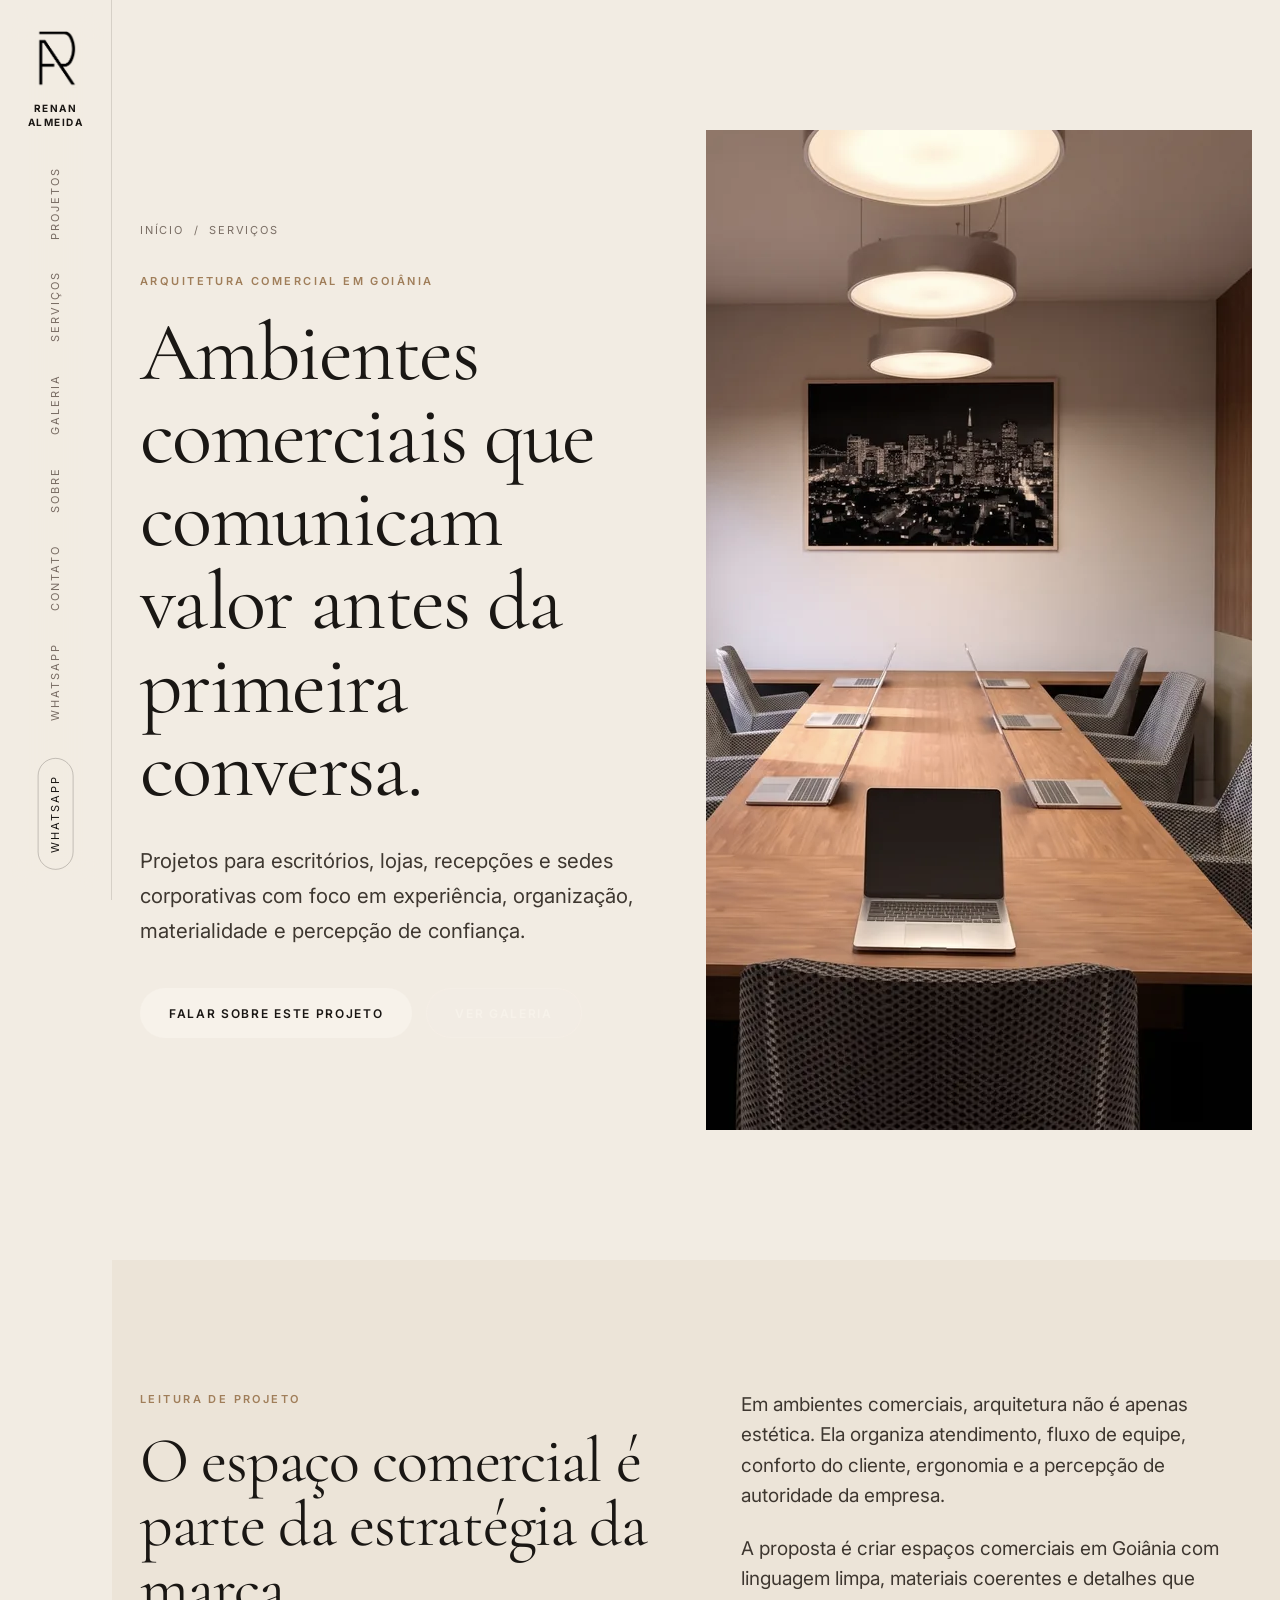
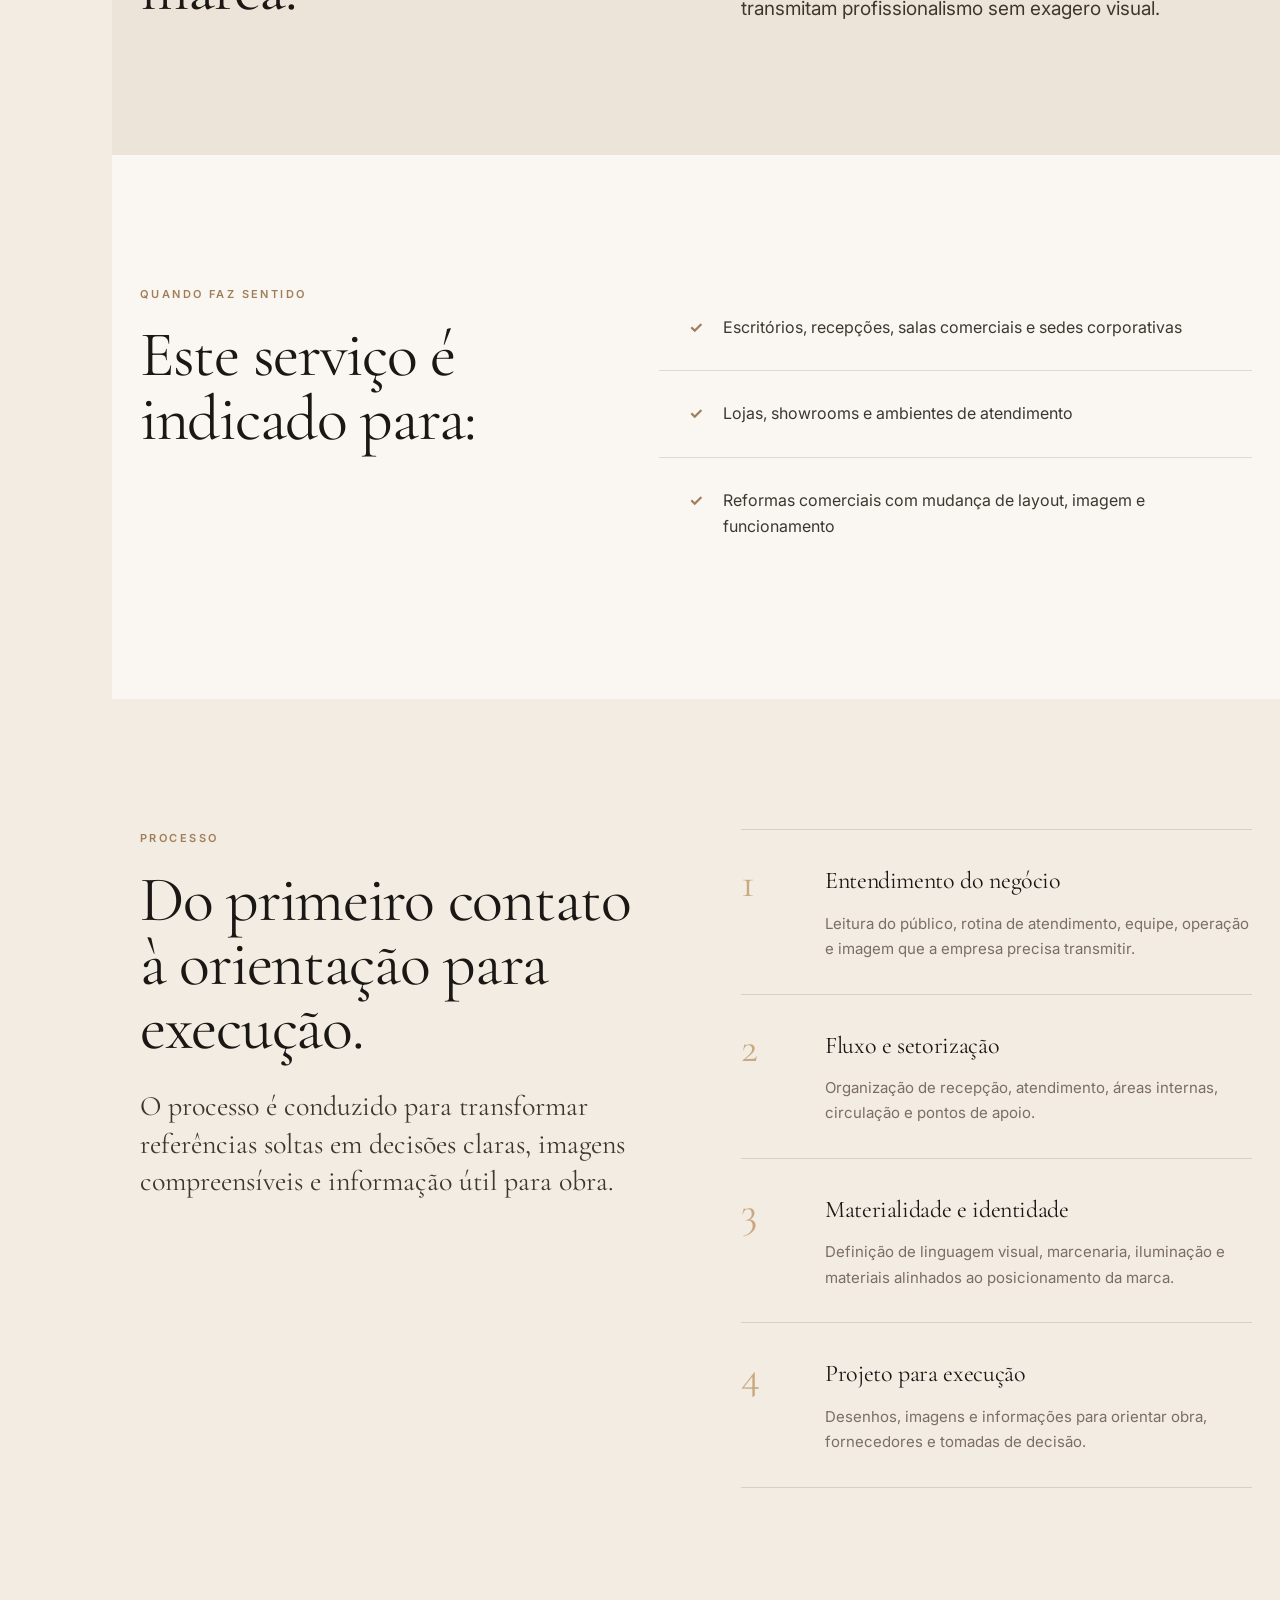
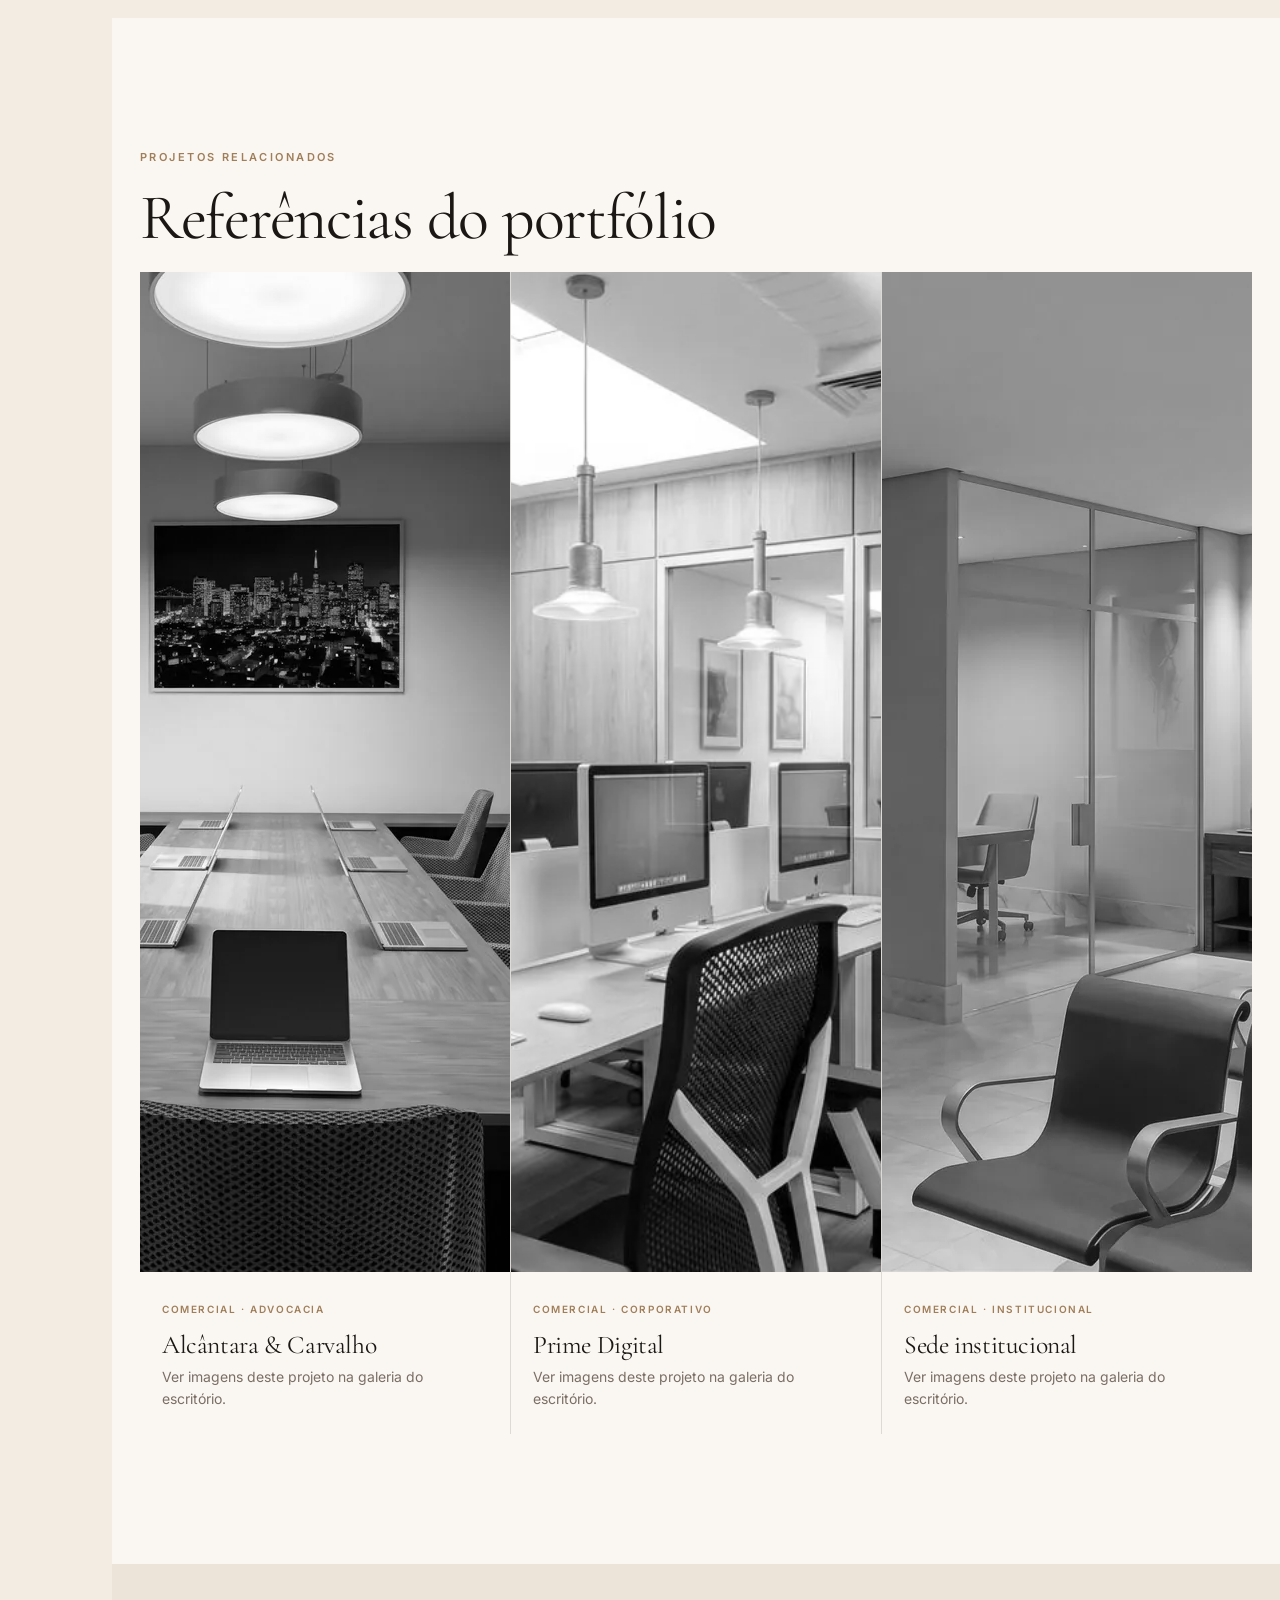
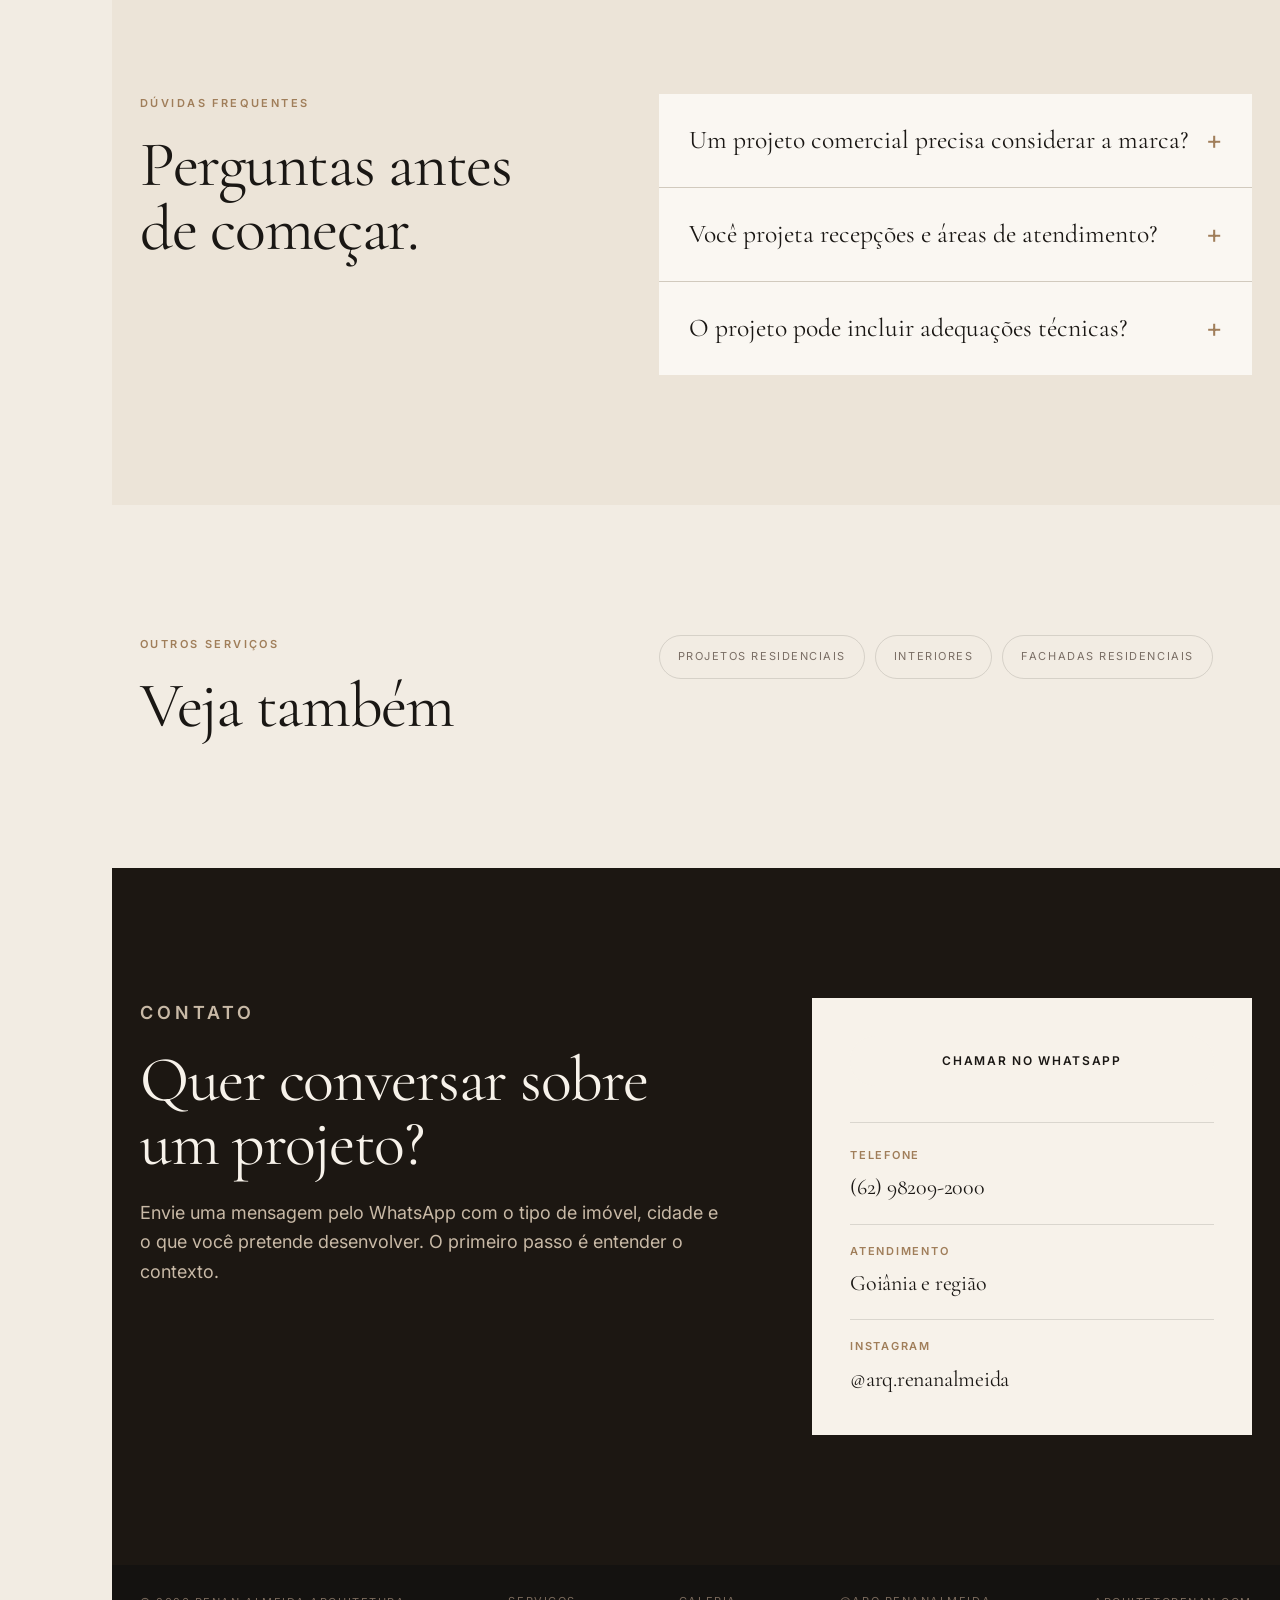
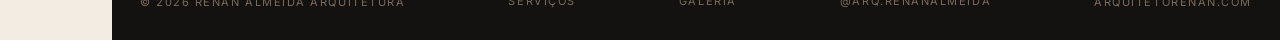
==== commit 6c6a2784: "Remover página de consultórios" ====
--- a/arquitetura-comercial-goiania.html
+++ b/arquitetura-comercial-goiania.html
@@ -276,7 +276,7 @@
           <p class="eyebrow">Outros serviços</p>
           <h2>Veja também</h2>
         </div>
-        <div class="related-links"><a href="projetos-residenciais-goiania.html">Projetos residenciais</a><a href="interiores-goiania.html">Interiores</a><a href="fachadas-residenciais-goiania.html">Fachadas residenciais</a><a href="consultorios-clinicas-goiania.html">Consultórios e clínicas</a></div>
+        <div class="related-links"><a href="projetos-residenciais-goiania.html">Projetos residenciais</a><a href="interiores-goiania.html">Interiores</a><a href="fachadas-residenciais-goiania.html">Fachadas residenciais</a></div>
       </div>
     </section>
 
